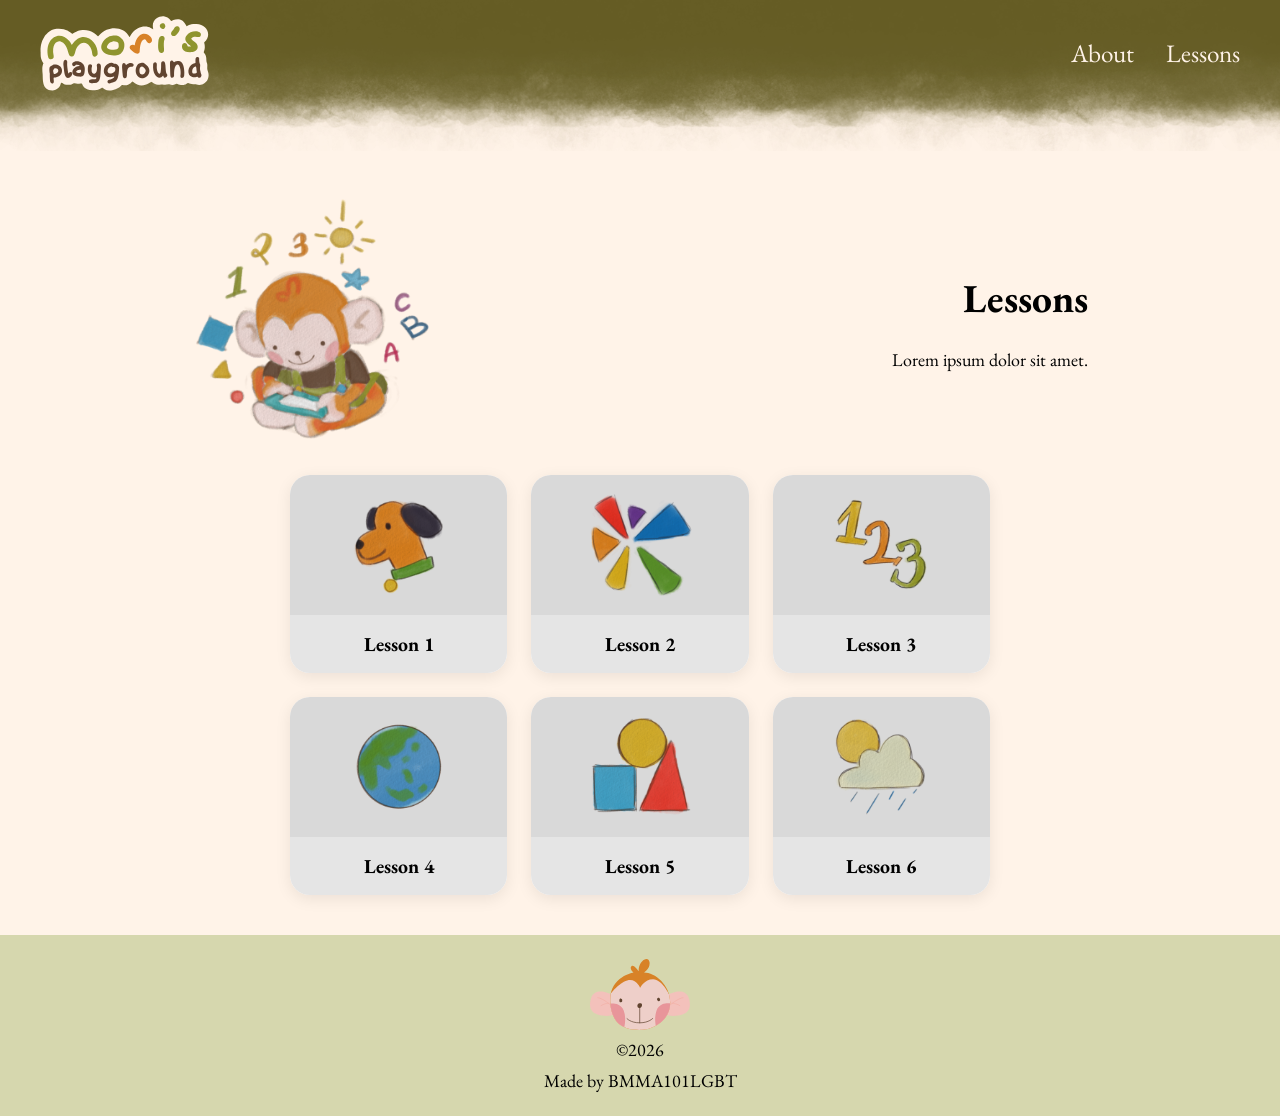
==== lessons-list.html @ 18fe9666 "Updated style.css" ====
<!DOCTYPE html>
<html lang="en">
<head>
    <link rel="stylesheet" href="style.css">
    <title>Mori's Playschool</title>
    <meta name="viewport" content="width=device-width, initial-scale=1.0">
</head>

<body>
    <div class="header">
        <a href="index.html"><img src="media/mori_text_logo.svg" alt="Mori's Playschool"></a>

        <div class="nav-links">
            <a href="index.html#previews">About</a>
            <a href="lessons-list.html">Lessons</a>
        </div>

        <button class="menu-button">
            <img src="media/menu-button.png" alt="">
        </button>
    </div>

    <div class="lessons-list">
        <img src="media/mori_on_tablet_learning_2_sketch.png" alt="Mori the Monkey sitting down, learning lessons from their tablet.">

        <h1>Lessons</h1>

        <p>Lorem ipsum dolor sit amet.</p>

        <div class="lessons-list-cards">
            <a href="lessons-proper.html"><div class="lessons-list-card">
                <img src="media/lessons/animal.png" alt="Animals">
                <p>Lesson 1</p>
            </div></a>

            <a href="lessons-proper.html"><div class="lessons-list-card">
                <img src="media/lessons/colors.png" alt="Colors">
                <p>Lesson 2</p>
            </div></a>

            <a href="lessons-proper.html"><div class="lessons-list-card">
                <img src="media/lessons/numbers.png" alt="Numbers">
                <p>Lesson 3</p>
            </div></a>

            <a href="lessons-proper.html"><div class="lessons-list-card">
                <img src="media/lessons/planet.png" alt="Planets">
                <p>Lesson 4</p>
            </div></a>

            <a href="lessons-proper.html"><div class="lessons-list-card">
                <img src="media/lessons/shapes.png" alt="Shapes">
                <p>Lesson 5</p>
            </div></a>

            <a href="lessons-proper.html"><div class="lessons-list-card">
                <img src="media/lessons/weather.png" alt="Weather">
                <p>Lesson 6</p>
            </div></a>
        </div>
    </div>

    <div class="footer">
        <img src="media/mori_face_logo.svg" alt="Mori's Playschool logo">

        <p>©2026</p>

        <p>Made by BMMA101LGBT</p>
    </div>
</body>
</html>
---- style.css ----
@import url('https://fonts.googleapis.com/css2?family=EB+Garamond:ital,wght@0,400..800;1,400..800&display=swap');

* {
  font-family: 'EB Garamond', Garamond, serif;
}

html {
    background-color: #fff3e8;
    scroll-behavior: smooth;

    font-size: 18px;
}

html, body {
    margin: 0;
    padding: 0;
}

body {
    display: flex;
    flex-direction: column;
    min-height: 100vh;
}

img {
    max-width: 100%;
    height: auto;

    display: block;
}

button {
    cursor: pointer;
    border: none;
}

.header {
    display: grid;
    grid-template-columns: 1fr auto 1fr;
    align-items: center;

    position: sticky;
    top: 0;
    z-index: 100;

    background-image: url('media/backgrounds/nav-bar-bg.png');
    background-size: cover;

    background-position: center bottom;
    background-repeat: no-repeat;
    padding: 12px 12px 48px 12px;
}

.header img {
    max-height: 75px;


    width: auto;
}

.header h2 {
    grid-column: 2;
    text-align: center;
}

.menu-button {
    grid-column: 3;
    justify-self: right;

    background-color: #fff3e8;
    border-radius: 14px;


    padding: 10px;
}

.menu-button img {
    width: 30px;
    height: 30px;

}

.hero {
    align-items: center;
    display: flex;
    flex-direction: column;
    
    background-color: #fff3e8;
    padding: 24px;

    margin: 0px;


    gap: 16px;
}

.hero h1, .hero p {
    margin: 0;
    text-align: center;

}

.hero img {
    width: 75%;
    height: auto;

    max-width: 450px;
}

.start-learning-now {
    background-color: #d88227;
    color: white;

    border-radius: 24px;
    font-size: 1rem;

    padding: 12px 24px;

    width: 75%;
    max-width: 350px;
    height: auto;

    transition: transform 0.2s ease, background-color 0.2s ease;
}

.start-learning-now:hover {
    transform: scale(1.02);
    background-color: #c4731f;
}

@keyframes bob {
    0%, 100% {
        transform: translateY(0);}
    50% {
        transform: translateY(6px);
    }
}

.down {
    padding: 8px;
    border-radius: 50%;
    
    background: transparent;
    transition: transform 0.2s ease;


    animation: bob 1.5s ease-in-out infinite;
}

.down:hover {
    animation-duration: 0.8s;
}

.down img {
    width: 24px;
    

    display: block;
}

.previews {
    border-top: 23vw solid transparent;

    background-image: linear-gradient(to bottom, rgba(150, 163, 123, 0), #96a37b 12vw), url('media/backgrounds/green-background-edge.png');
    background-size: 100% 100%, 100% auto;
    background-repeat: no-repeat, no-repeat;

    background-position: top center, center -30vw;
    background-origin: padding-box, border-box;
    background-clip: padding-box, border-box;

    padding: 32px 16px 6vw 16px;

    display: flex;
    flex-direction: column;
    align-items: center;

    gap: 36px;
}


.background-bottom-edge {
    height: 23vw;
    flex-shrink: 0;
    margin-top: 0px;

    background-image: url('media/backgrounds/green-background-edge.png');
    background-size: 100% auto;

    background-repeat: no-repeat;
    background-position: center -30vw;

    rotate: 180deg;
}

#previews {
    scroll-margin-top: -300px;
}

.previews h2 {
    text-align: center;
    font-size: 1.5rem;
}

.cta {
    text-align: center;
    display: flex;
    flex-direction: column;
    align-items: center;
    

    gap: 20px;
    padding: 100px 52px;

}

.cta p {
    margin: 0;


    font-size: 1.05rem;

    max-width: 350px;
}

.offer-items {
    display: flex;
    flex-direction: column;

    width: 100%;
    max-width: 320px;
    gap: 32px;
}

.offer {
    display: flex;
    flex-direction: column;
    align-items: center;

    text-align: center;
    gap: 8px;
}

.offer h3 {
    font-size: 1.1rem;
    margin: 0;
    padding: 0;
}

.offer p {
    font-size: 0.95rem;

    line-height: 1.4;
    margin: 0;
    padding: 0;
}

.offer img {
    width: 120px;
    height: 120px;

    object-fit: contain;
}

.lesson-previews {
    display: flex;
    flex-direction: column;
    align-items: center;
    
    width: 100%
}

.lesson-previews h2 {
    text-align: center;
    
    font-size: 1.4rem;
}

.lesson-cards {
    display: flex;
    flex-direction: row;

    width: 100%;
    max-width: 300px;

    height: 250px;

    overflow-x: auto;
    overflow-y: hidden;
    scroll-snap-type: x mandatory;
    
    border-radius: 20px;
}

.lesson-cards::-webkit-scrollbar {
    display: none;
}

.lesson-card {
    display: flex;
    flex-direction: column;
    background-color: white;

    flex: 0 0 100%;
    height: 100%;

    scroll-snap-align: start;
    scroll-snap-stop: always;
    
    border-radius: 20px;
    box-shadow: 0 4px 16px rgba(0, 0, 0, 0.08);

    overflow: hidden;
}

.lesson-card img, .lessons-list-card img {
    width: 100%;
    height: 180px;

    box-sizing: border-box;
    padding: 16px;


    background-color: #d9d9d9;

    object-fit: contain;


}

.lesson-card p {
    font-weight: bold;

    font-size: 1.1rem;

    background-color: #e5e5e5;
    
    text-align: center;

    padding: 16px;
    margin: 0;
    
    
}

.carousel-dots {
    display: flex;

    margin-top: 12px;
    
    justify-content: center;
    align-items: center;

    

    gap: 8px;
}

.dot {
    display: inline-block;
    background-color: #9eb57a;

    width: 8px;
    height: 8px;
    
    border-radius: 50%;

    
    transition: background-color 0.2s ease;
}

.dot.active {
    background-color: #655c24; /* Active dark olive dot */
}

.see-lessons {
    background-color: #d88227;
    color: aliceblue;

    border-radius: 24px;
    font-size: 1rem;

    padding: 12px 24px;

    width: 75%;
    max-width: 350px;
    height: auto;

    transition: transform 0.2s ease, background-color 0.2s ease;
}

.see-lessons:hover {
    transform: scale(1.02);
    background-color: #c4731f;
}

.lessons-list {
    background-color: #fff3e8;

    display: flex;
    flex-direction: column;
    align-items: center;

    gap: 24px;
    padding: 32px 24px;

    flex: 1;
}

.lessons-list > img {
    width: 75%;
    max-width: 240px;

    height: auto;


}

.lessons-list h1, .lessons-list p {
    text-align: center;
    margin: 0;

}

.lessons-list h1 {
    font-size: 2.2rem;
}

.lessons-list-cards {
    display: flex;
    flex-direction: column;
    gap: 20px;

    width: 100%;
    max-width: 320px;
}

.lessons-list-cards a {
    text-decoration: none;
    color: black;
}

.lessons-list-card {
    background-color: white;
    border-radius: 20px;
    box-shadow: 0 4px 16px rgba(0, 0, 0, 0.08);
    overflow: hidden;
}

.lessons-list-card img {
    width: 100%;
    height: 180px;

    box-sizing: border-box;
    padding: 16px;

    object-fit: contain;


    background-color: #d9d9d9;

}

.lessons-list-card p {
    background-color: #e5e5e5;
    font-weight: bold;

    font-size: 1.1rem;
    padding: 16px;
}

.lesson-intro-card {
    background-color: #d6d7ae;


    text-align: center;
    padding: 40px 24px;
}

.lesson-intro-card img {

    width: 120px;
    height: 120px;

    margin: 0 auto 16px auto;

    object-fit: contain;
}

.lesson-intro-card h1 {
    margin: 0 0 12px 0;
    font-size: 2.2rem;
}

.lesson-intro-card p {
    margin: 0;
    font-size: 1.05rem;
}

.lesson-and-quiz {
    background-color: #fff3e8;
    padding: 24px;
    flex: 1;
}

.lesson-and-quiz img {
    width: 100%;
    height: 200px;

    object-fit: cover;

    background-color: #e5e5e5;

    border-radius: 20px;


    margin: 8px 0;
}

.lesson-and-quiz h2 {
    background-color: #9eb57a;

    display: inline-block;


    font-size: 1.4rem;


    margin: 24px 0 12px -24px;
    padding: 8px 24px;
    border-radius: 0 20px 20px 0;
}

.lesson-and-quiz p {
    font-size: 1.1rem;

    line-height: 1.5;
    margin: 0 0 12px 0;
}

.lesson-and-quiz .test-title {
    background: transparent;
    display: block;
    text-align: center;

    font-size: 1.8rem;

    margin: 32px 0 16px 0;
    padding: 0;
}

.test {
    background-color: #e5e5e5;
    border-radius: 20px;


    padding: 20px;
}

.question {
    background-color: white;

    border-radius: 16px;
    padding: 8px 16px;
    margin-top: 16px;
}

.question p {
    text-align: center;
    font-weight: bold;

    margin: 8px 0;
}

.answer-options {
    display: flex;
    flex-direction: column;

    gap: 10px;
    margin-top: 12px;
}

.answer-options button {
    background-color: #d88227;

    color: white;

    border-radius: 24px;
    font-size: 1rem;
    padding: 12px;
}

.answer {
    margin: 10px 0 20px 0;
}

.answer summary {
    cursor: pointer;

    color: #655c24;

    font-weight: bold;
}

.answer p {
    font-size: 1rem;
    margin: 8px 0 0 0;
}

.lesson-navigation {
    background-color: #fff3e8;

    display: flex;
    flex-direction: column;


    gap: 16px;
    padding: 8px 24px 32px 24px;
}

.next-lesson, .previous-lesson {
    display: flex;
    align-items: center;

    gap: 12px;
}

.next-lesson {
    justify-content: right;
}

.previous-lesson {
    justify-content: left;
}

.next-lesson p, .previous-lesson p {
    margin: 0;
}

.previous-lesson button {
    order: -1;
}

.next-lesson button, .previous-lesson button {
    background-color: #e5e5e5;
    
    width: 40px;
    height: 40px;
    border-radius: 50%;
    padding: 0;


    display: flex;
    align-items: center;
    justify-content: center;
}

.next-lesson img, .previous-lesson img {
    width: 18px;
    
}

.footer {
    background-color: #d6d7ae;

    display: flex;
    flex-direction: column;
    align-items: center;

    gap: 8px;
    padding: 24px 0 24px 0;
}

.footer > img {
    width: 20%;
    height: auto;

    max-width: 100px;
}

.footer p {
    margin: 0;
}

.social-media-icons {
    display: flex;
    gap: 16px;
}

.social-media-icon {
    background: transparent;
    padding: 0;
}

.social-media-icon img {
    width: 32px;
    height: 32px;
    border-radius: 50%;

    
    background-color: #d9d9d9;
}

.footer-text {
    display: flex;
    flex-direction: row;

    gap: 40px;
}

.nav-links {
    display: none;
}

.extra-card {
    display: none;
}

@media (min-width: 768px) {

    .header {
        padding: 16px 40px 60px 40px;
    }

    .menu-button {
        display: none;
    }

    .nav-links {
        display: flex;
        grid-column: 3;
        justify-self: right;
        gap: 32px;
    }

    .nav-links a {
        color: #fff3e8;
        font-size: 1.4rem;
        text-decoration: none;
    }

    .nav-links a:hover {
        text-decoration: underline;
    }

    .hero {
        display: grid;
        grid-template-columns: 450px 500px;
        grid-template-rows: 1fr auto auto auto 1fr auto;
        justify-content: center;
        column-gap: 80px;
        row-gap: 16px;
        padding: 40px 80px;
    }

    .hero h1 {
        grid-column: 1;
        grid-row: 2;
        text-align: left;
        font-size: 3rem;
    }

    .hero p {
        grid-column: 1;
        grid-row: 3;
        text-align: left;
        font-size: 1.2rem;
    }

    .start-learning-now {
        grid-column: 1;
        grid-row: 4;
        justify-self: start;
        width: 300px;
        margin-top: 32px;
    }

    .hero > img {
        grid-column: 2;
        grid-row: 1 / 6;
        justify-self: start;
        width: 100%;
        max-width: 500px;
        background-color: #d6d7ae;
        border-radius: 250px 250px 0 0;
    }

    .hero > a {
        grid-column: 1 / 3;
        grid-row: 6;
        justify-self: center;

        margin-top: 80px;
    }

    .offer-items {
        flex-direction: row;
        max-width: 900px;
        gap: 40px;
    }

    .offer {
        flex: 1;
    }

    .offer img {
        width: 160px;
        height: 160px;
    }

    .lesson-cards {
        display: grid;
        grid-template-columns: 1fr 1fr 1fr;
        gap: 24px;
        max-width: 750px;
        height: auto;
        overflow: visible;
    }

    .lesson-card {
        height: 250px;
    }

    .extra-card {
        display: flex;
    }

    .carousel-dots {
        display: none;
    }

    .cta {
        width: 80%;
        max-width: 800px;
        box-sizing: border-box;
        margin: 40px auto 80px auto;
        border-radius: 24px;
        padding: 60px 52px;
    }

    .cta p {
        max-width: 450px;
    }

    .lessons-list {
        display: grid;
        grid-template-columns: 1fr 1fr;
        padding: 40px 15%;
        column-gap: 40px;
    }

    .lessons-list > img {
        grid-column: 1;
        grid-row: 1 / 3;
        justify-self: start;
    }

    .lessons-list h1 {
        grid-column: 2;
        grid-row: 1;
        text-align: right;
        align-self: end;
    }

    .lessons-list > p {
        grid-column: 2;
        grid-row: 2;
        text-align: right;
        align-self: start;
    }

    .lessons-list-cards {
        grid-column: 1 / 3;
        grid-row: 3;
        justify-self: center;
        display: grid;
        grid-template-columns: 1fr 1fr 1fr;
        gap: 24px;
        width: 100%;
        max-width: 700px;
    }

    .lessons-list-card img {
        height: 140px;
    }

    .lesson-intro-card {
        padding: 60px 24px;
    }

    .lesson-intro-card img {
        width: 160px;
        height: 160px;
    }

    .lesson-and-quiz {
        padding: 40px 25%;
    }

    .lesson-and-quiz img {
        height: 300px;
    }

    .lesson-and-quiz h2 {
        margin: 24px 0 12px -30px;
        padding: 8px 40px;
    }

    .lesson-and-quiz .test-title {
        margin: 48px 0 16px 0;
        padding: 0;
    }

    .lesson-section-two {
        display: grid;
        grid-template-columns: 1fr 1.4fr;
        column-gap: 40px;
        margin-top: 32px;
    }

    .lesson-section-two img {
        grid-column: 1;
        grid-row: 1 / 3;
        height: 400px;
        margin: 0;
    }

    .lesson-section-two h2 {
        grid-column: 2;
        grid-row: 1;
        justify-self: end;
        margin: 24px -30px 12px 0;
        border-radius: 20px 0 0 20px;
    }

    .lesson-section-two p {
        grid-column: 2;
        grid-row: 2;
    }

    .lesson-navigation {
        padding: 8px 25% 40px 25%;
    }
}
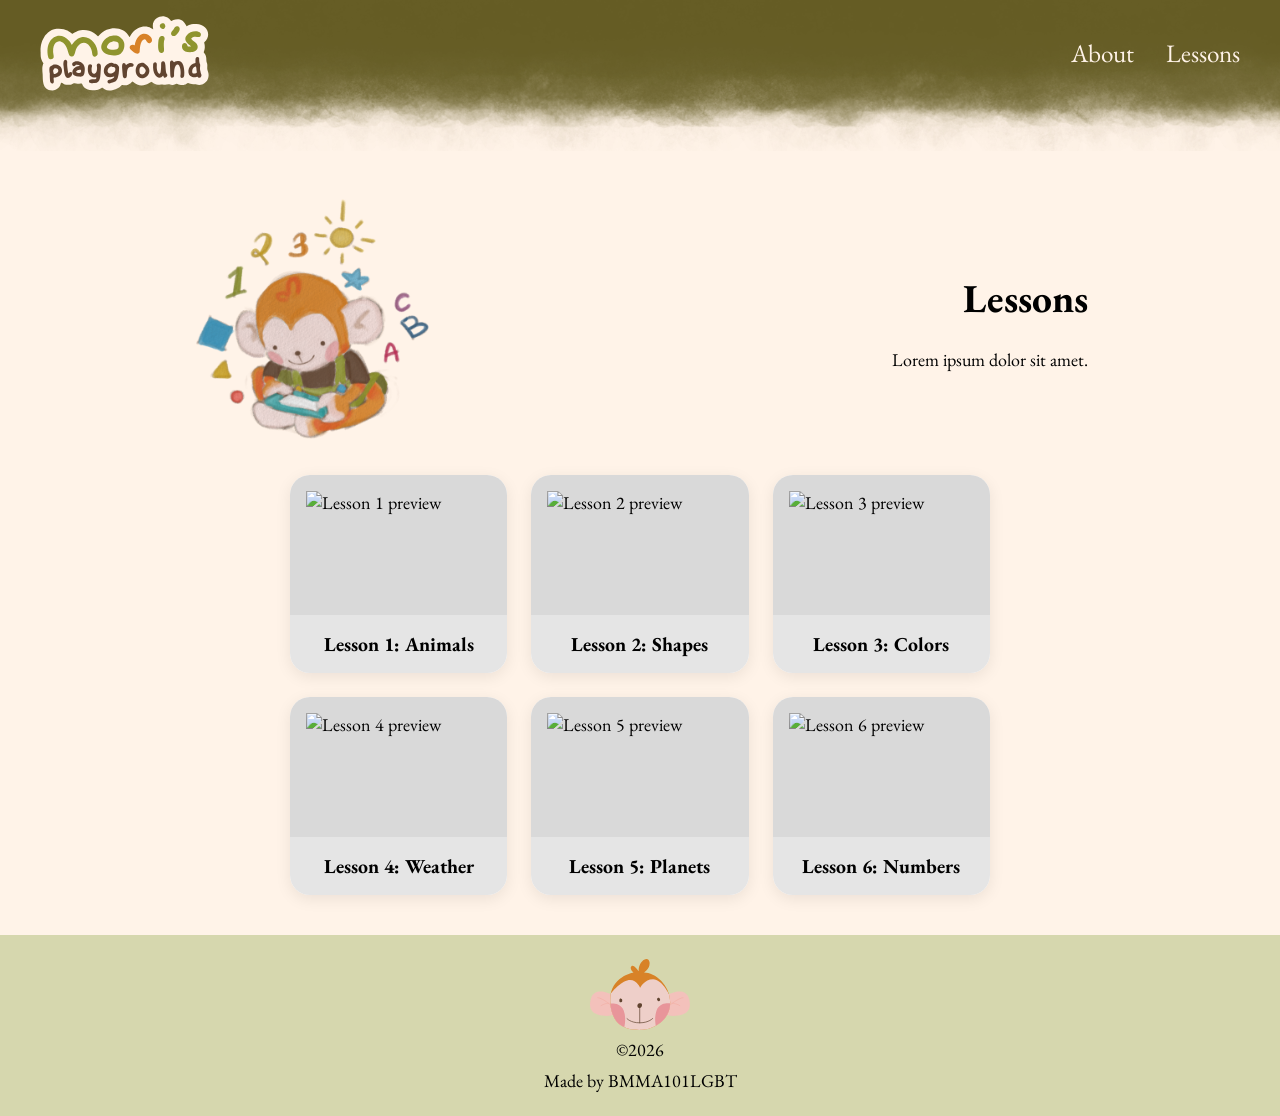
==== commit bf964aca: "Merge branch 'main' of https://github.com/hellopichee/Mori-s-Playschool" ====
--- a/lessons-list.html
+++ b/lessons-list.html
@@ -28,34 +28,41 @@
         <p>Lorem ipsum dolor sit amet.</p>
 
         <div class="lessons-list-cards">
-            <a href="lessons-proper.html"><div class="lessons-list-card">
-                <img src="media/lessons/animal.png" alt="Animals">
-                <p>Lesson 1</p>
+
+            <a href="lessons-proper-1.html"><div class="lessons-list-card">
+                <img src="media/animal.png" alt="Lesson 1 preview">
+
+                <p>Lesson 1: Animals</p>
             </div></a>
 
-            <a href="lessons-proper.html"><div class="lessons-list-card">
-                <img src="media/lessons/colors.png" alt="Colors">
-                <p>Lesson 2</p>
+            <a href="lessons-proper-2.html"><div class="lessons-list-card">
+                <img src="media/shapes.png" alt="Lesson 2 preview">
+
+                <p>Lesson 2: Shapes</p>
             </div></a>
 
-            <a href="lessons-proper.html"><div class="lessons-list-card">
-                <img src="media/lessons/numbers.png" alt="Numbers">
-                <p>Lesson 3</p>
+            <a href="lessons-proper-3.html"><div class="lessons-list-card">
+                <img src="media/colors.png" alt="Lesson 3 preview">
+
+                <p>Lesson 3: Colors</p>
             </div></a>
 
-            <a href="lessons-proper.html"><div class="lessons-list-card">
-                <img src="media/lessons/planet.png" alt="Planets">
-                <p>Lesson 4</p>
+            <a href="lessons-proper-4.html"><div class="lessons-list-card">
+                <img src="media/weather.png" alt="Lesson 4 preview">
+
+                <p>Lesson 4: Weather</p>
             </div></a>
 
-            <a href="lessons-proper.html"><div class="lessons-list-card">
-                <img src="media/lessons/shapes.png" alt="Shapes">
-                <p>Lesson 5</p>
+            <a href="lessons-proper-5.html"><div class="lessons-list-card">
+                <img src="media/planets.png" alt="Lesson 5 preview">
+
+                <p>Lesson 5: Planets</p>
             </div></a>
 
-            <a href="lessons-proper.html"><div class="lessons-list-card">
-                <img src="media/lessons/weather.png" alt="Weather">
-                <p>Lesson 6</p>
+            <a href="lessons-proper-6.html"><div class="lessons-list-card">
+                <img src="media/numbers.png" alt="Lesson 6 preview">
+
+                <p>Lesson 6: Numbers</p>
             </div></a>
         </div>
     </div>
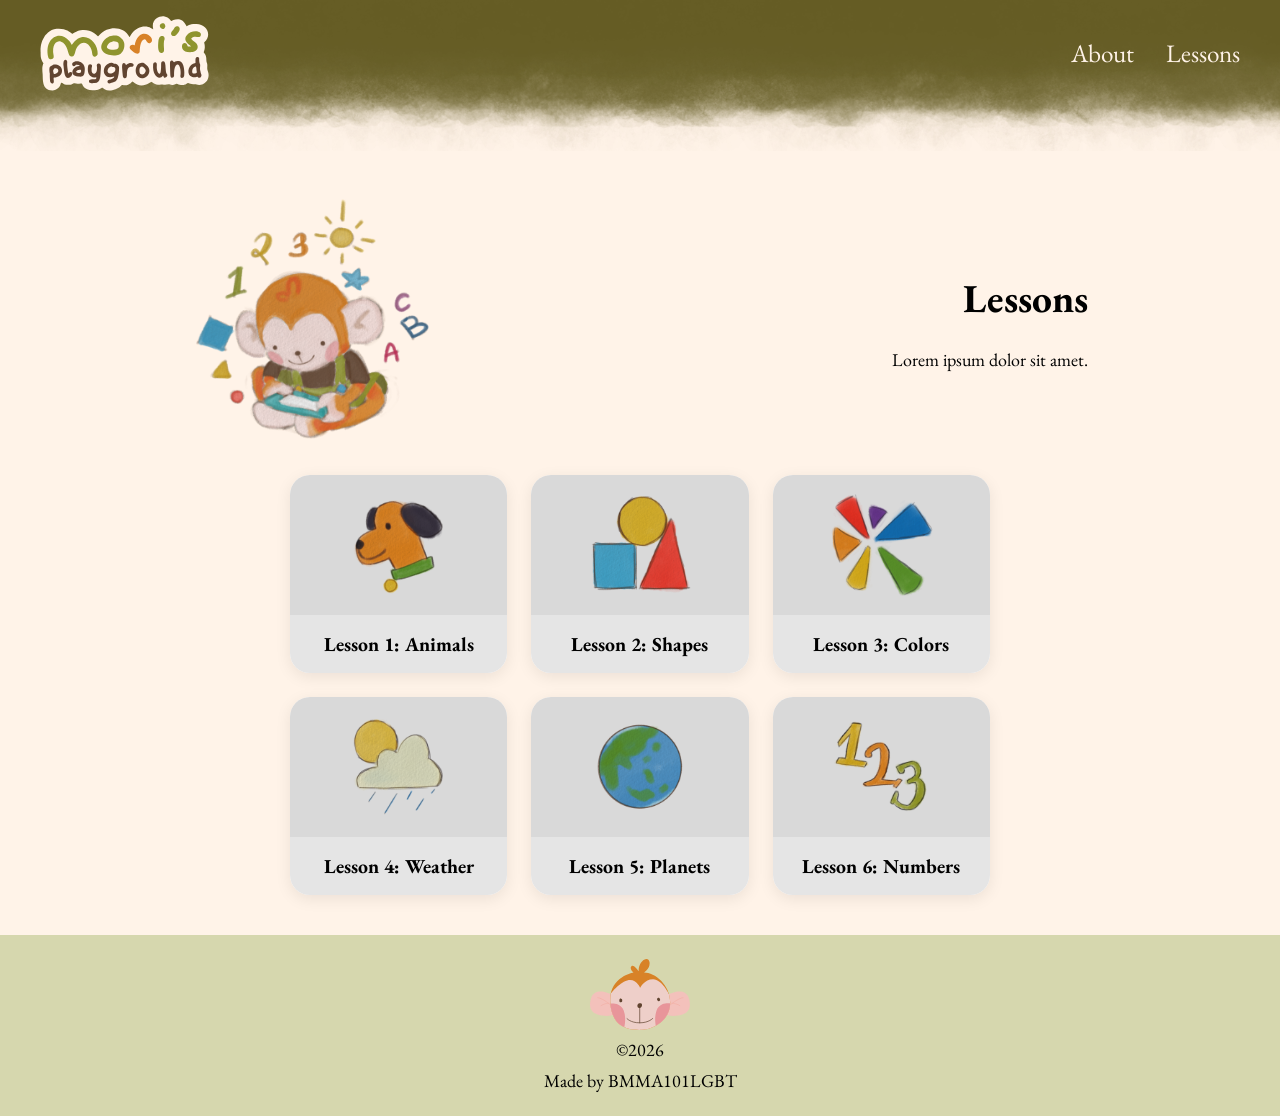
==== commit 15054436: "Updated icons on lessons and style.css" ====
--- a/lessons-list.html
+++ b/lessons-list.html
@@ -30,37 +30,37 @@
         <div class="lessons-list-cards">
 
             <a href="lessons-proper-1.html"><div class="lessons-list-card">
-                <img src="media/animal.png" alt="Lesson 1 preview">
+                <img src="media/lessons/animal.png" alt="Lesson 1 preview">
 
                 <p>Lesson 1: Animals</p>
             </div></a>
 
             <a href="lessons-proper-2.html"><div class="lessons-list-card">
-                <img src="media/shapes.png" alt="Lesson 2 preview">
+                <img src="media/lessons/shapes.png" alt="Lesson 2 preview">
 
                 <p>Lesson 2: Shapes</p>
             </div></a>
 
             <a href="lessons-proper-3.html"><div class="lessons-list-card">
-                <img src="media/colors.png" alt="Lesson 3 preview">
+                <img src="media/lessons/colors.png" alt="Lesson 3 preview">
 
                 <p>Lesson 3: Colors</p>
             </div></a>
 
             <a href="lessons-proper-4.html"><div class="lessons-list-card">
-                <img src="media/weather.png" alt="Lesson 4 preview">
+                <img src="media/lessons/weather.png" alt="Lesson 4 preview">
 
                 <p>Lesson 4: Weather</p>
             </div></a>
 
             <a href="lessons-proper-5.html"><div class="lessons-list-card">
-                <img src="media/planets.png" alt="Lesson 5 preview">
+                <img src="media/lessons/planet.png" alt="Lesson 5 preview">
 
                 <p>Lesson 5: Planets</p>
             </div></a>
 
             <a href="lessons-proper-6.html"><div class="lessons-list-card">
-                <img src="media/numbers.png" alt="Lesson 6 preview">
+                <img src="media/lessons/numbers.png" alt="Lesson 6 preview">
 
                 <p>Lesson 6: Numbers</p>
             </div></a>
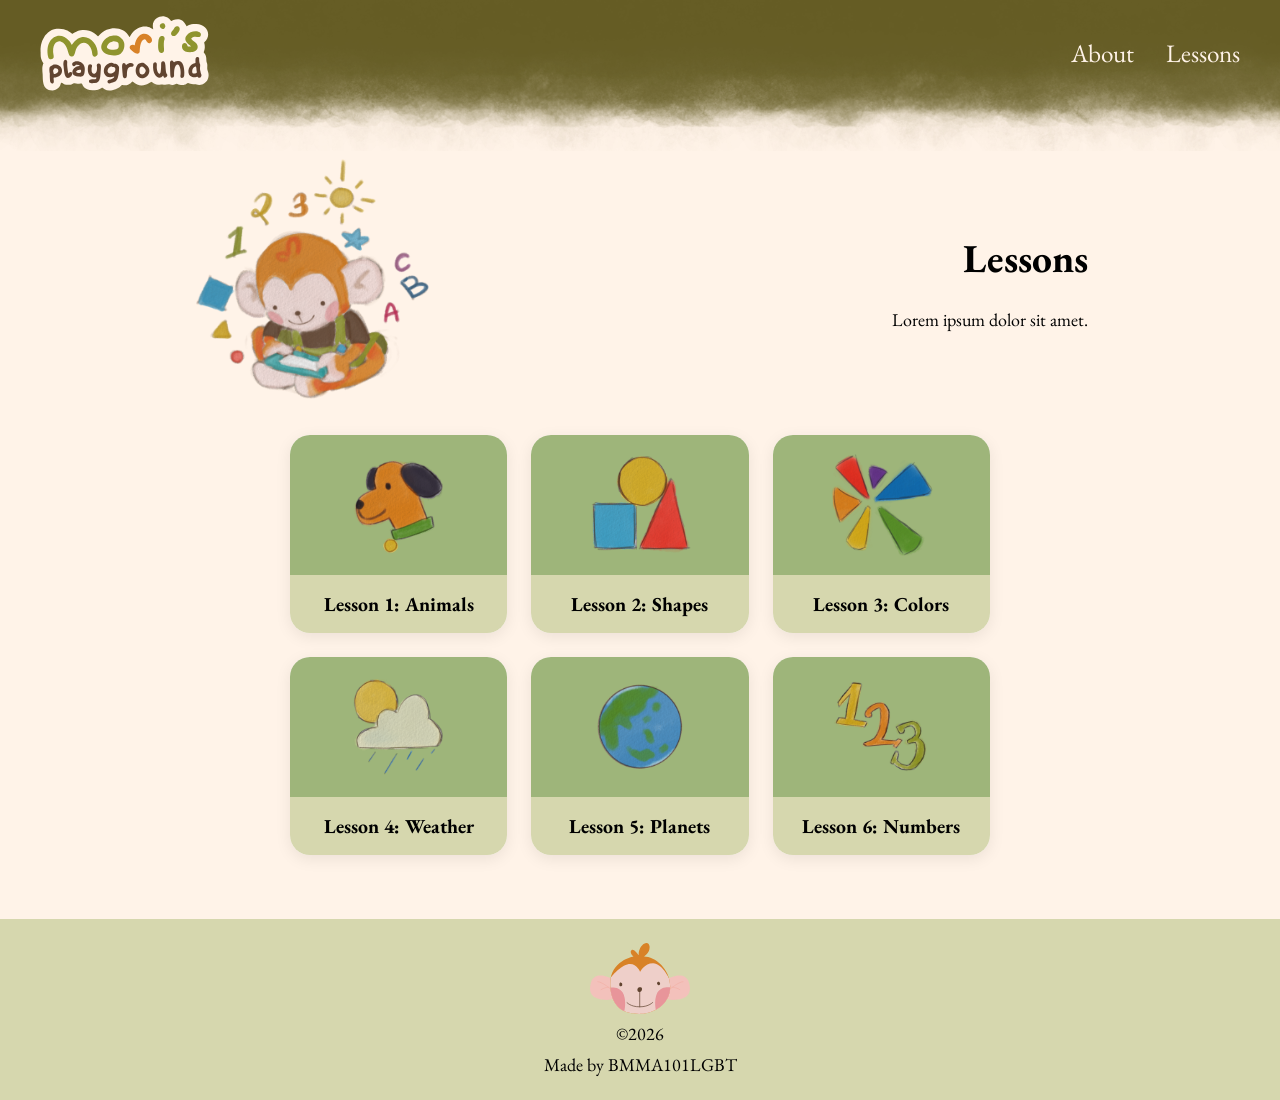
==== commit 6b612a8f: "Updated style.css" ====
--- a/lessons-list.html
+++ b/lessons-list.html
@@ -23,9 +23,9 @@
     <div class="lessons-list">
         <img src="media/mori_on_tablet_learning_2_sketch.png" alt="Mori the Monkey sitting down, learning lessons from their tablet.">
 
-        <h1>Lessons</h1>
-
-        <p>Lorem ipsum dolor sit amet.</p>
+            <h1>Lessons</h1>
+            
+            <p>Lorem ipsum dolor sit amet.</p>
 
         <div class="lessons-list-cards">
 
--- a/style.css
+++ b/style.css
@@ -105,6 +105,8 @@
     height: auto;
 
     max-width: 450px;
+
+    padding: 24px;
 }
 
 .start-learning-now {
@@ -321,7 +323,7 @@
     padding: 16px;
 
 
-    background-color: #d9d9d9;
+    background-color: #fff3e8;
 
     object-fit: contain;
 
@@ -333,7 +335,7 @@
 
     font-size: 1.1rem;
 
-    background-color: #e5e5e5;
+    background-color: #f1e7dd;
     
     text-align: center;
 
@@ -457,12 +459,12 @@
     object-fit: contain;
 
 
-    background-color: #d9d9d9;
+    background-color: #9eb57a;
 
 }
 
 .lessons-list-card p {
-    background-color: #e5e5e5;
+    background-color: #d6d7ae;
     font-weight: bold;
 
     font-size: 1.1rem;
@@ -845,7 +847,7 @@
     .lessons-list {
         display: grid;
         grid-template-columns: 1fr 1fr;
-        padding: 40px 15%;
+        padding: 0 15% 5% 15%;
         column-gap: 40px;
     }
 
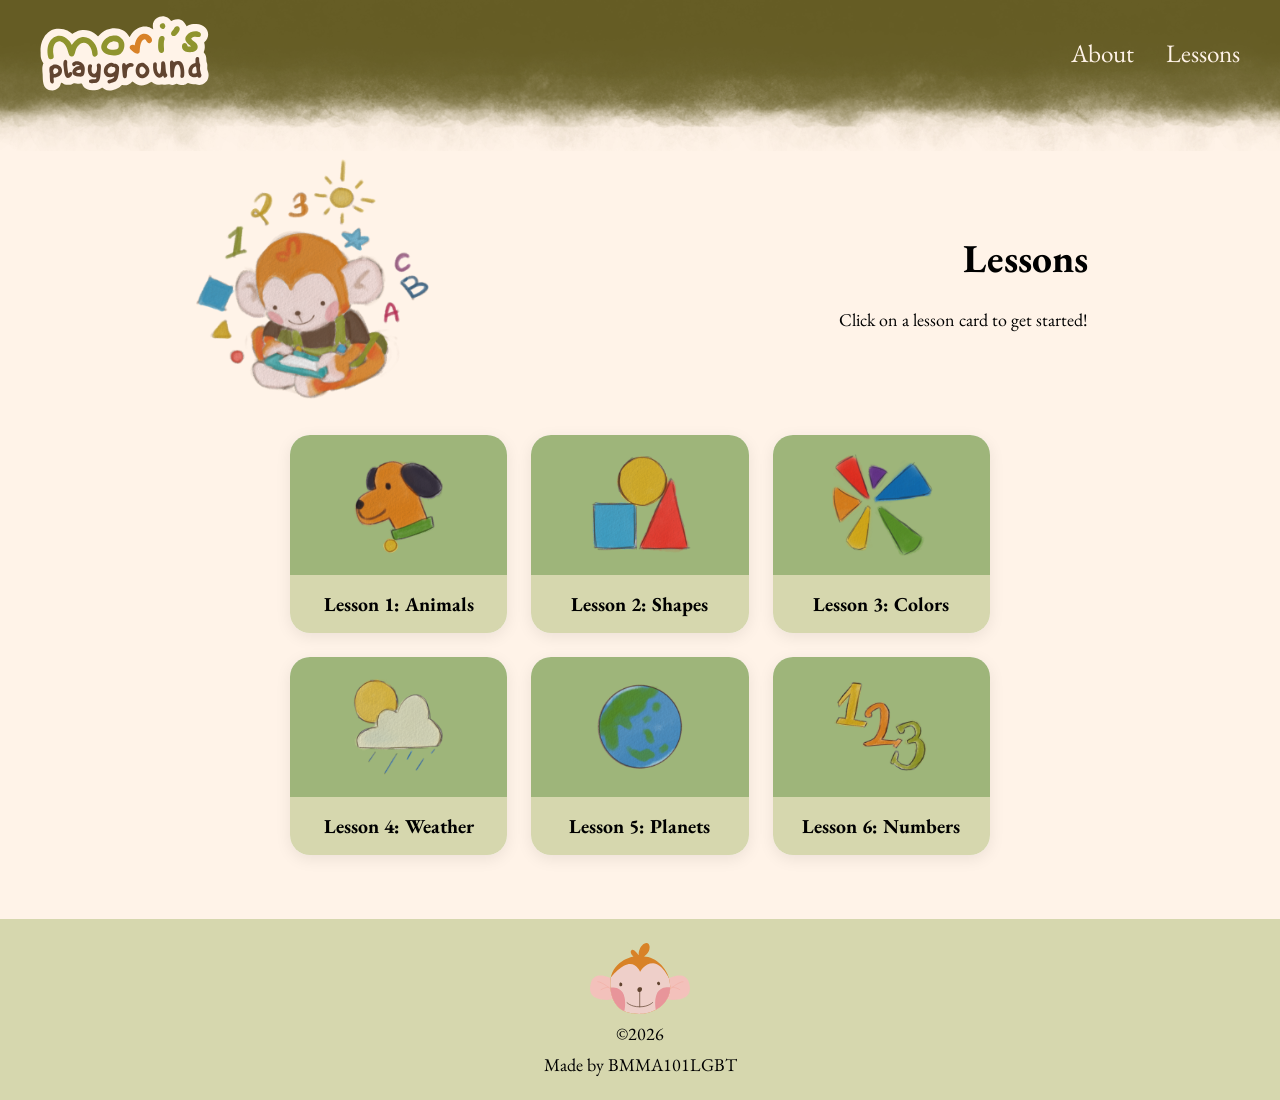
==== commit a6f25478: "AYOKO NA WALA AKONG TULOG FOR 1 MONTH" ====
--- a/lessons-list.html
+++ b/lessons-list.html
@@ -24,8 +24,8 @@
         <img src="media/mori_on_tablet_learning_2_sketch.png" alt="Mori the Monkey sitting down, learning lessons from their tablet.">
 
             <h1>Lessons</h1>
-            
-            <p>Lorem ipsum dolor sit amet.</p>
+
+            <p>Click on a lesson card to get started!</p>
 
         <div class="lessons-list-cards">
 
--- a/style.css
+++ b/style.css
@@ -590,6 +590,13 @@
     border-radius: 24px;
     font-size: 1rem;
     padding: 12px;
+
+    transition: transform 0.2s ease, background-color 0.2s ease;
+}
+
+.answer-options button:hover {
+    transform: scale(1.02);
+    background-color: #c4731f;
 }
 
 .answer {
@@ -602,11 +609,22 @@
     color: #655c24;
 
     font-weight: bold;
+}
+
+.shown-answer {
+    background-color: #d6d7ae;
+
+    border-radius: 24px;
+    padding: 12px;
 }
 
 .answer p {
     font-size: 1rem;
     margin: 8px 0 0 0;
+
+    text-align: right;
+
+    padding: 0 12px 0 12px;
 }
 
 .lesson-navigation {
@@ -641,6 +659,12 @@
 
 .previous-lesson button {
     order: -1;
+    rotate: 90deg;
+}
+
+.next-lesson button {
+    order: -1;
+    rotate: -90deg;
 }
 
 .next-lesson button, .previous-lesson button {
@@ -752,7 +776,7 @@
         justify-content: center;
         column-gap: 80px;
         row-gap: 16px;
-        padding: 40px 80px;
+        padding: 10px 40px 80px 40px;
     }
 
     .hero h1 {
@@ -887,7 +911,7 @@
     }
 
     .lesson-intro-card {
-        padding: 60px 24px;
+        padding: 60px 20%;
     }
 
     .lesson-intro-card img {
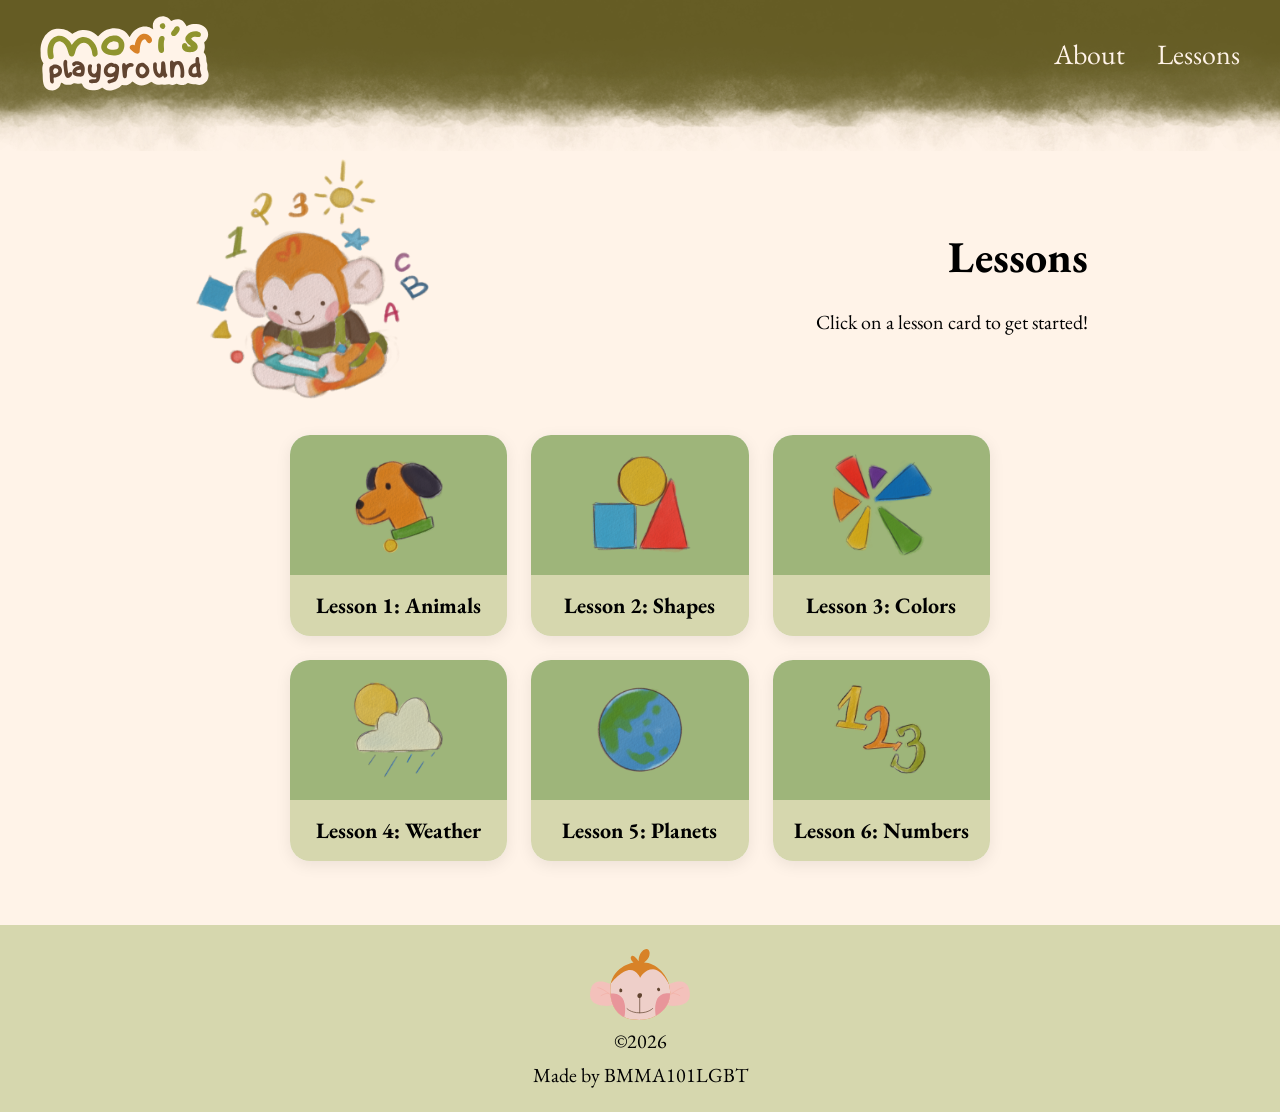
==== commit 259b69ee: "added tab icons" ====
--- a/lessons-list.html
+++ b/lessons-list.html
@@ -2,7 +2,8 @@
 <html lang="en">
 <head>
     <link rel="stylesheet" href="style.css">
-    <title>Mori's Playschool</title>
+    <link rel="icon" href="media/offer1.png">
+    <title>Lessons</title>
     <meta name="viewport" content="width=device-width, initial-scale=1.0">
 </head>
 
--- a/style.css
+++ b/style.css
@@ -2,13 +2,14 @@
 
 * {
   font-family: 'EB Garamond', Garamond, serif;
+  
 }
 
 html {
     background-color: #fff3e8;
     scroll-behavior: smooth;
 
-    font-size: 18px;
+    font-size: 20px;
 }
 
 html, body {
@@ -742,7 +743,7 @@
     display: none;
 }
 
-@media (min-width: 768px) {
+@media (min-width: 1172px) {
 
     .header {
         padding: 16px 40px 60px 40px;
@@ -841,6 +842,11 @@
         max-width: 750px;
         height: auto;
         overflow: visible;
+    }
+
+    .lesson-cards a {
+        text-decoration-line: none;
+        color: black;
     }
 
     .lesson-card {
